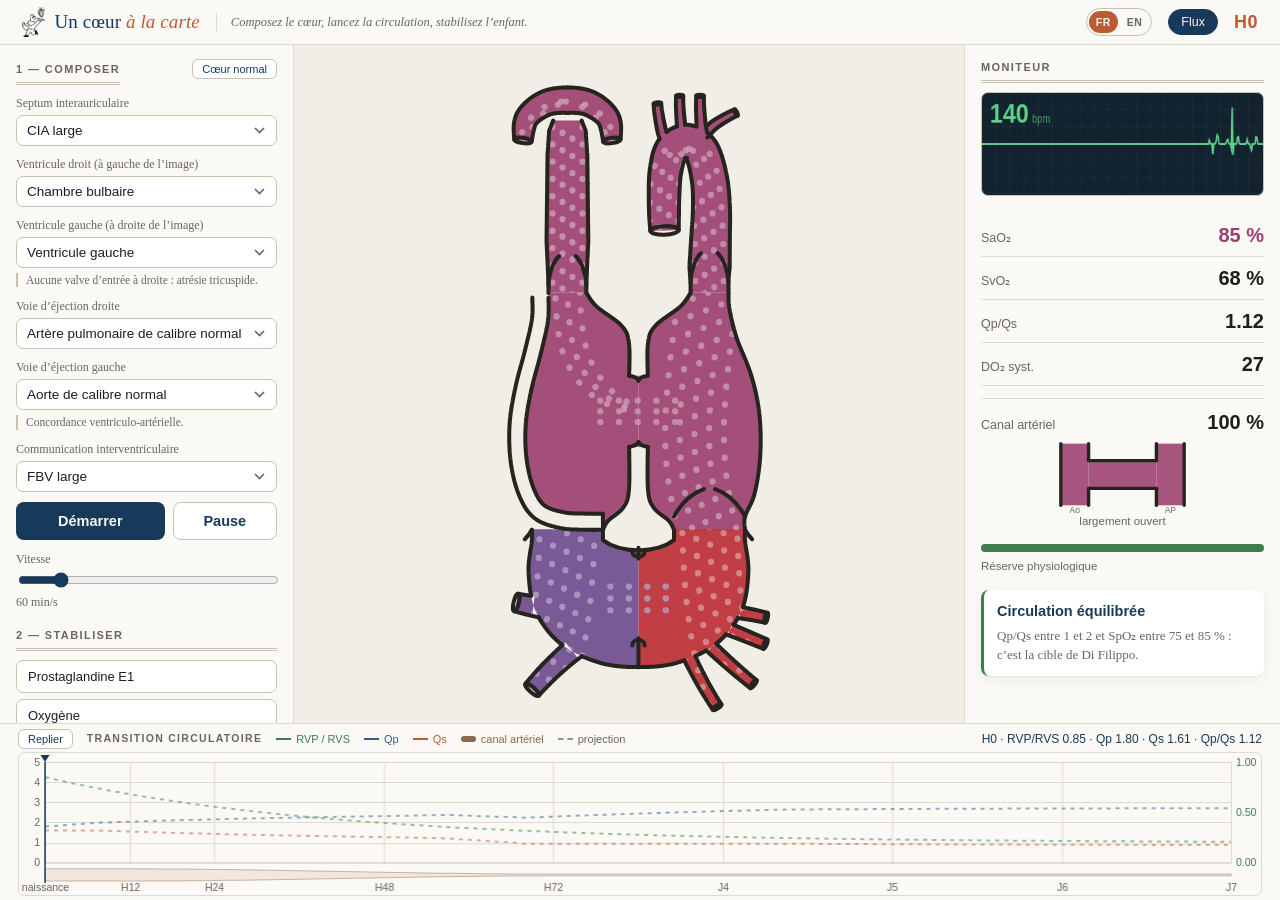
==== index.html @ 9568934c "Corrige le cache de la version anglaise" ====
<!DOCTYPE html>
<html lang="fr">
<head>
<meta charset="utf-8">
<meta name="viewport" content="width=device-width, initial-scale=1">
<title>Un cœur à la carte — simulateur de physiologie cardiaque congénitale</title>
<link rel="alternate" hreflang="fr" href="./">
<link rel="alternate" hreflang="en" href="en/">
<link rel="stylesheet" href="css/vu.css?v=20260731-2">
</head>
<body>

<header>
  <div class="marque">
    <img class="logo" src="assets/serveur.png" alt="">
    <h1>Un cœur <em>à la carte</em></h1>
  </div>
  <p>Composez le cœur, lancez la circulation, stabilisez l’enfant.</p>
  <nav class="langue" aria-label="Langue">
    <span aria-current="page">FR</span>
    <a href="en/index.html?v=20260731-2" hreflang="en" lang="en" title="English version">EN</a>
  </nav>
  <button id="btn-flux" class="pilule on" aria-pressed="true"
          title="Afficher ou masquer les particules de flux">Flux</button>
  <div class="chrono"><span id="v-temps">H0</span></div>
</header>

<main>

  <!-- ---------------- zone gauche : construction ---------------- -->
  <section class="panneau" id="construction">
    <div class="titre-ligne">
      <h2>1 — Composer</h2>
      <button id="btn-normal" title="Repartir d’un cœur normal">Cœur normal</button>
    </div>
    <div id="slots"></div>
    <div class="transport">
      <button id="btn-start">Démarrer</button>
      <button id="btn-pause" disabled>Pause</button>
    </div>
    <label class="vitesse">Vitesse
      <input type="range" id="vitesse" min="10" max="360" value="60" step="10">
      <span id="v-vitesse">60 min/s</span>
    </label>

    <h2>2 — Stabiliser</h2>
    <div id="gestes"></div>

    <p class="note legende-flux">
      Dans le schéma, les particules avancent à la vitesse du <b>débit</b> qui
      les porte — et non au rythme du scope. Un poumon en hyperdébit file,
      une aorte volée se traîne. Elles franchissent réellement le foramen et
      la communication interauriculaire. Bouton <b>Flux</b> en haut pour les
      éteindre.
    </p>
  </section>

  <!-- ---------------- zone centrale : le cœur ---------------- -->
  <section class="scene">
    <!-- viewBox resserrée sur le contenu réel : la rangée des oreillettes
         laissait 240 unités vides en bas, autant de hauteur perdue pour
         le schéma, qui est de toute façon contraint par la hauteur. -->
    <svg id="coeur" viewBox="-50 -30 1220 2830" preserveAspectRatio="xMidYMid meet"></svg>
  </section>

  <!-- ---------------- zone droite : moniteur ---------------- -->
  <section class="panneau moniteur">
    <h2>Moniteur</h2>
    <canvas id="ecg" width="360" height="110"></canvas>

    <div class="vitaux">
      <div><span class="lbl">SaO₂</span><span class="val" id="v-sao2">--</span></div>
      <div><span class="lbl">SvO₂</span><span class="val" id="v-svo2">--</span></div>
      <div><span class="lbl">Qp/Qs</span><span class="val" id="v-qpqs">--</span></div>
      <div><span class="lbl">DO₂ syst.</span><span class="val" id="v-do2">--</span></div>
    </div>

    <!-- le canal ne se lit pas comme un nombre : on le montre se fermer -->
    <div class="canal">
      <div class="canal-tete">
        <span class="lbl">Canal artériel</span>
        <span class="val" id="v-canal">--</span>
      </div>
      <svg id="canal-svg" viewBox="0 0 200 96" preserveAspectRatio="xMidYMid meet"></svg>
      <p class="canal-etat" id="v-canal-etat"></p>
    </div>

    <div class="jauge"><div class="jauge-in ok" id="reserve"></div></div>
    <p class="jauge-lbl">Réserve physiologique</p>

    <div class="verdict" id="verdict"></div>
  </section>

</main>

<!-- ---------------- bandeau bas : transition circulatoire néonatale ---------------- -->
<footer class="transition">
  <div class="transition-tete">
    <button id="btn-graphe" title="Replier pour agrandir le schéma">Replier</button>
    <h2>Transition circulatoire</h2>
    <div class="legende">
      <span class="lg lg-rvp">RVP / RVS</span>
      <span class="lg lg-qp">Qp</span>
      <span class="lg lg-qs">Qs</span>
      <span class="lg lg-canal">canal artériel</span>
      <span class="lg lg-proj">projection</span>
    </div>
    <div class="lecture" id="lecture-transition">—</div>
  </div>
  <canvas id="transition" width="1600" height="180"></canvas>
</footer>

<script src="js/i18n.js?v=20260731-2"></script>
<script src="js/cartes.js?v=20260731-2"></script>
<script src="js/anatomie.js?v=20260731-2"></script>
<script src="js/model.js?v=20260731-2"></script>
<script src="js/vitals.js?v=20260731-2"></script>
<script src="js/render.js?v=20260731-2"></script>
<script src="js/transition.js?v=20260731-2"></script>
<script src="js/main.js?v=20260731-2"></script>
</body>
</html>
---- css/vu.css ----
/* vu.css — palette chaude : fond ivoire, bleu marine, terre cuite.
   Le cœur garde les couleurs des atlas d'anatomie (rouge artériel,
   bleu veineux, mauve pour le sang mêlé). */

:root{
  /* surfaces */
  --fond:#F0EEE6;          /* ivoire */
  --panneau:#FAF9F5;
  --creux:#E9E5DA;
  --bord:#DFDACD;
  --bord-fort:#C9C2B0;

  /* encre */
  --texte:#1F1E1B;
  --doux:#6B665C;
  --marine:#183A5A;        /* bleu marine */
  --marine-clair:#2E5E8A;
  --terre:#BC5B32;         /* terre cuite */

  /* états */
  --ok:#3F7D4E;
  --alerte:#B9791F;
  --critique:#A8332A;

  --ombre:0 1px 2px rgba(31,30,27,.05), 0 4px 14px rgba(31,30,27,.05);
}

*{box-sizing:border-box}
html,body{height:100%}
body{
  margin:0; background:var(--fond); color:var(--texte);
  font:15px/1.5 ui-serif,Georgia,"Times New Roman",serif;
  display:flex; flex-direction:column; overflow:hidden;
  -webkit-font-smoothing:antialiased;
}
h2,button,select,.val,.chrono,.lbl{
  font-family:ui-sans-serif,-apple-system,"Segoe UI",Helvetica,Arial,sans-serif;
}

/* ---------------- en-tête ----------------
   La marque : un cœur coupé par les deux coutures du jeu de cartes, et un
   mot composé comme une carte de restaurant — le nom romain, la locution en
   italique. Assez pour sourire au premier écran, pas plus. */
header{
  display:flex; align-items:center; gap:16px;
  padding:7px 22px; background:var(--panneau);
  border-bottom:1px solid var(--bord);
}
.marque{
  display:flex; align-items:center; gap:9px; flex:none;
  text-decoration:none; transition:opacity .16s;
}
.marque:hover{opacity:.72}
.logo{height:30px;width:auto;flex:none;display:block}
.pilule{
  font-family:ui-sans-serif,-apple-system,"Segoe UI",Helvetica,Arial,sans-serif;
  font-size:12.5px; color:var(--doux); text-decoration:none; background:none;
  padding:5px 12px; border-radius:999px; border:1px solid var(--bord-fort);
  cursor:pointer; flex:none;
  transition:background .16s,color .16s,border-color .16s;
}
.pilule:hover{background:var(--creux);color:var(--marine)}
#btn-flux.on{
  background:var(--marine); border-color:var(--marine); color:#F7F5EF;
  font-weight:500;
}
#btn-flux.on:hover{background:#12304b;color:#F7F5EF}
/* visualisation coupée : les particules disparaissent, les aplats restent */
body.sans-flux #flux{display:none}
header h1{
  font-size:19px; margin:0; font-weight:400; color:var(--marine);
  font-family:ui-serif,Georgia,"Times New Roman",serif; letter-spacing:.1px;
  white-space:nowrap;
}
header h1 em{color:var(--terre);font-style:italic}
header p{
  margin:0;color:var(--doux);font-size:12.5px;flex:1;
  font-style:italic; padding-left:14px; border-left:1px solid var(--bord);
}
.langue{
  display:flex; align-items:center; gap:2px; flex:none;
  padding:2px; border:1px solid var(--bord-fort); border-radius:999px;
  font:600 10.5px/1 ui-sans-serif,-apple-system,"Segoe UI",Helvetica,Arial,sans-serif;
  letter-spacing:.5px;
}
.langue a,.langue span{
  min-width:29px; padding:6px 7px; border-radius:999px; text-align:center;
}
.langue a{color:var(--doux);text-decoration:none}
.langue a:hover{color:var(--marine);background:var(--creux)}
.langue [aria-current="page"]{color:#F7F5EF;background:var(--terre)}
.chrono{
  font-variant-numeric:tabular-nums; font-size:18px; font-weight:600;
  color:var(--terre); letter-spacing:.5px;
}

main{flex:1; display:grid; grid-template-columns:294px 1fr 316px; min-height:0}

/* ---------------- panneaux ---------------- */
.panneau{
  padding:14px 16px; overflow-y:auto; background:var(--panneau);
  border-right:1px solid var(--bord);
}
.panneau.moniteur{border-right:none;border-left:1px solid var(--bord)}
.panneau h2{
  font-size:11px; text-transform:uppercase; letter-spacing:1.4px;
  color:var(--doux); margin:16px 0 9px; font-weight:600;
  padding-bottom:4px; border-bottom:3px double var(--bord-fort);
}
.panneau h2:first-child{margin-top:0}
.titre-ligne{display:flex;align-items:baseline;justify-content:space-between;gap:10px}
.titre-ligne h2{margin-top:0}
#btn-normal{
  font-size:11px; padding:3px 9px; border-radius:6px; cursor:pointer;
  background:#fff; color:var(--marine); border:1px solid var(--bord-fort);
  font-family:ui-sans-serif,-apple-system,"Segoe UI",Helvetica,Arial,sans-serif;
}
#btn-normal:hover{border-color:var(--marine-clair)}

/* ---------------- construction ---------------- */
.slot{display:block;margin-bottom:9px}
.slot span{display:block;font-size:12px;color:var(--doux);margin-bottom:3px}
.slot select{
  width:100%; padding:7px 10px; font-size:13.5px;
  background:#fff; color:var(--texte);
  border:1px solid var(--bord-fort); border-radius:7px;
  appearance:none;
  background-image:url("data:image/svg+xml;utf8,<svg xmlns='http://www.w3.org/2000/svg' width='11' height='7'><path d='M1 1l4.5 4.5L10 1' fill='none' stroke='%236B665C' stroke-width='1.6'/></svg>");
  background-repeat:no-repeat; background-position:right 11px center;
}
.slot select:focus{outline:2px solid var(--marine-clair);outline-offset:1px}
.slot-case{display:flex;align-items:flex-start;gap:8px;margin-top:14px}
.slot-case input{margin-top:3px;accent-color:var(--marine)}
.slot-case span{margin:0;font-size:12.5px;color:var(--texte)}

.note{
  margin:-4px 0 10px; font-size:11.5px; line-height:1.3; color:var(--doux);
  padding-left:8px; border-left:2px solid var(--bord-fort);
}
.note.alerte{color:var(--critique);border-left-color:var(--critique)}
.legende-flux{margin-top:14px;border-left-color:var(--terre)}
.legende-flux b{color:var(--marine)}

.transport{display:flex;gap:8px;margin-top:10px}
.transport button{
  padding:10px 8px; font-size:14.5px; font-weight:600;
  border:1px solid transparent; border-radius:8px; cursor:pointer;
  transition:background .15s,border-color .15s;
}
#btn-start{flex:1;background:var(--marine);color:#F7F5EF}
#btn-start:hover{background:#12304b}
#btn-pause{
  flex:0 0 40%; background:#fff; color:var(--marine);
  border-color:var(--bord-fort);
}
#btn-pause:hover{border-color:var(--marine-clair)}
#btn-pause.on{background:var(--terre);border-color:var(--terre);color:#F7F5EF}
.transport button:disabled{
  background:var(--creux);color:#9a9488;cursor:not-allowed;
  border-color:var(--bord)
}

.vitesse{display:block;margin-top:10px;font-size:12px;color:var(--doux)}
.vitesse input{width:100%;margin-top:4px;accent-color:var(--marine)}

.geste{
  display:block; width:100%; margin-bottom:6px; padding:8px 11px;
  text-align:left; font-size:13px;
  background:#fff; color:var(--texte);
  border:1px solid var(--bord-fort); border-radius:7px; cursor:pointer;
  transition:border-color .15s, background .15s;
}
.geste:hover{border-color:var(--marine-clair)}
.geste.on{
  background:var(--marine); border-color:var(--marine); color:#F7F5EF;
  font-weight:500;
}

/* ---------------- scène ----------------
   Le schéma est très haut (1200 x 3000 unités) : c'est la HAUTEUR
   disponible qui décide de sa taille, pas la largeur. On lui laisse donc
   le moins de marge possible, et le bandeau du bas se replie. */
.scene{
  display:flex; align-items:center; justify-content:center;
  padding:4px 8px; min-height:0; background:var(--fond);
}
#coeur{width:100%;height:100%;color:#26241F}   /* couleur du trait */

/* ---------------- moniteur ---------------- */
#ecg{
  width:100%; height:104px; background:#12222E;
  border:1px solid var(--bord-fort); border-radius:7px;
}

.vitaux{margin-top:12px}
.vitaux div{
  display:flex;justify-content:space-between;align-items:baseline;
  padding:6px 0;border-bottom:1px solid var(--bord);
}
.vitaux .lbl{color:var(--doux);font-size:12.5px}
.vitaux .val{font-size:20px;font-weight:600;font-variant-numeric:tabular-nums}

/* ---------------- canal artériel ----------------
   Un pourcentage ne dit rien. On montre la lumière du canal se refermer :
   les deux ostiums sont réellement ouverts dans la paroi des vaisseaux,
   et quand le canal est fermé il ne reste qu'un cordon — le ligament. */
.canal{margin-top:12px;padding-top:8px;border-top:1px solid var(--bord)}
.canal-tete{display:flex;justify-content:space-between;align-items:baseline}
.canal-tete .lbl{color:var(--doux);font-size:12.5px}
.canal-tete .val{font-size:20px;font-weight:600;font-variant-numeric:tabular-nums}
#canal-svg{
  width:100%; height:74px; display:block; margin-top:2px; color:#26241F;
}
.canal-etat{
  margin:0; font-size:11.5px; color:var(--doux); text-align:center;
  font-family:ui-sans-serif,-apple-system,"Segoe UI",Helvetica,Arial,sans-serif;
}

.jauge{
  height:8px;background:var(--creux);border-radius:4px;
  overflow:hidden;margin-top:14px
}
.jauge-in{height:100%;transition:width .25s linear,background .25s}
.jauge-in.ok{background:var(--ok)}
.jauge-in.alerte{background:var(--alerte)}
.jauge-in.critique{background:var(--critique)}
.jauge-lbl{margin:6px 0 0;font-size:11.5px;color:var(--doux);
  font-family:ui-sans-serif,-apple-system,"Segoe UI",Helvetica,Arial,sans-serif}

/* ---------------- verdict ---------------- */
.verdict{
  margin-top:14px; padding:11px 13px; border-radius:8px; font-size:13px;
  border-left:3px solid var(--bord-fort); background:#fff;
  box-shadow:var(--ombre);
}
.verdict strong{
  display:block;font-size:14.5px;margin-bottom:5px;color:var(--marine);
  font-family:ui-sans-serif,-apple-system,"Segoe UI",Helvetica,Arial,sans-serif;
  font-weight:600;
}
.verdict span{color:var(--doux);display:block;line-height:1.45}
.verdict.equilibre{border-left-color:var(--ok)}
.verdict.normal{border-left-color:var(--marine-clair)}
.verdict.ducto-dependant,.verdict.instable{border-left-color:var(--alerte)}
.verdict.critique{border-left-color:var(--terre)}
.verdict.letal,.verdict.impossible{
  border-left-color:var(--critique); background:#FBF1EF;
}
.verdict.letal strong,.verdict.impossible strong{color:var(--critique)}

/* ---------------- bandeau de transition ----------------
   Il se replie : en congrès on veut parfois toute la hauteur pour le cœur. */
.transition{
  flex:0 0 152px; display:flex; flex-direction:column;
  background:var(--panneau); border-top:1px solid var(--bord);
  padding:5px 18px 4px; transition:flex-basis .18s;
}
body.graphe-replie .transition{flex-basis:32px}
body.graphe-replie #transition{display:none}
body.graphe-replie .legende{display:none}
body.graphe-replie .transition-tete{flex-wrap:nowrap;margin-bottom:0}
.transition-tete{
  display:flex; align-items:center; gap:14px; flex-wrap:wrap;
  margin-bottom:3px;
}
.transition h2{
  font-size:10.5px; text-transform:uppercase; letter-spacing:1.3px;
  color:var(--doux); margin:0; font-weight:600;
  font-family:ui-sans-serif,-apple-system,"Segoe UI",Helvetica,Arial,sans-serif;
}
#btn-graphe{
  font-size:11px; padding:3px 9px; border-radius:6px; cursor:pointer;
  background:#fff; color:var(--marine); border:1px solid var(--bord-fort);
  font-family:ui-sans-serif,-apple-system,"Segoe UI",Helvetica,Arial,sans-serif;
}
#btn-graphe:hover{border-color:var(--marine-clair)}
.legende{display:flex;gap:14px;flex-wrap:wrap}
.lg{
  font-size:11px; color:var(--doux); display:inline-flex; align-items:center;
  font-family:ui-sans-serif,-apple-system,"Segoe UI",Helvetica,Arial,sans-serif;
}
.lg::before{
  content:''; width:15px; height:0; margin-right:5px;
  border-top:2.5px solid currentColor;
}
.lg-qs{color:var(--terre)}
.lg-qp{color:var(--marine-clair)}
.lg-rvp{color:var(--ok)}
.lg-canal{color:#8C6A4A}
.lg-canal::before{border-top-width:6px;border-radius:3px}
.lg-proj{color:var(--doux)}
.lg-proj::before{border-top-style:dashed;opacity:.7}
.lecture{
  margin-left:auto; font-size:12px; color:var(--marine);
  font-variant-numeric:tabular-nums;
  font-family:ui-sans-serif,-apple-system,"Segoe UI",Helvetica,Arial,sans-serif;
}
#transition{
  flex:1; width:100%; min-height:0; display:block;
  border:1px solid var(--bord); border-radius:6px; background:var(--panneau);
}

/* en pause : on le dit sans crier */
body.en-pause .chrono{color:var(--doux)}

@media (max-width:1220px){
  main{grid-template-columns:262px 1fr 292px}
  .lecture{margin-left:0;width:100%}
}
@media (max-width:1040px){
  header p{display:none}
  .langue{margin-left:auto}
}
@media (max-height:800px){
  .transition{flex-basis:132px}
  #ecg{height:88px}
  #canal-svg{height:62px}
}
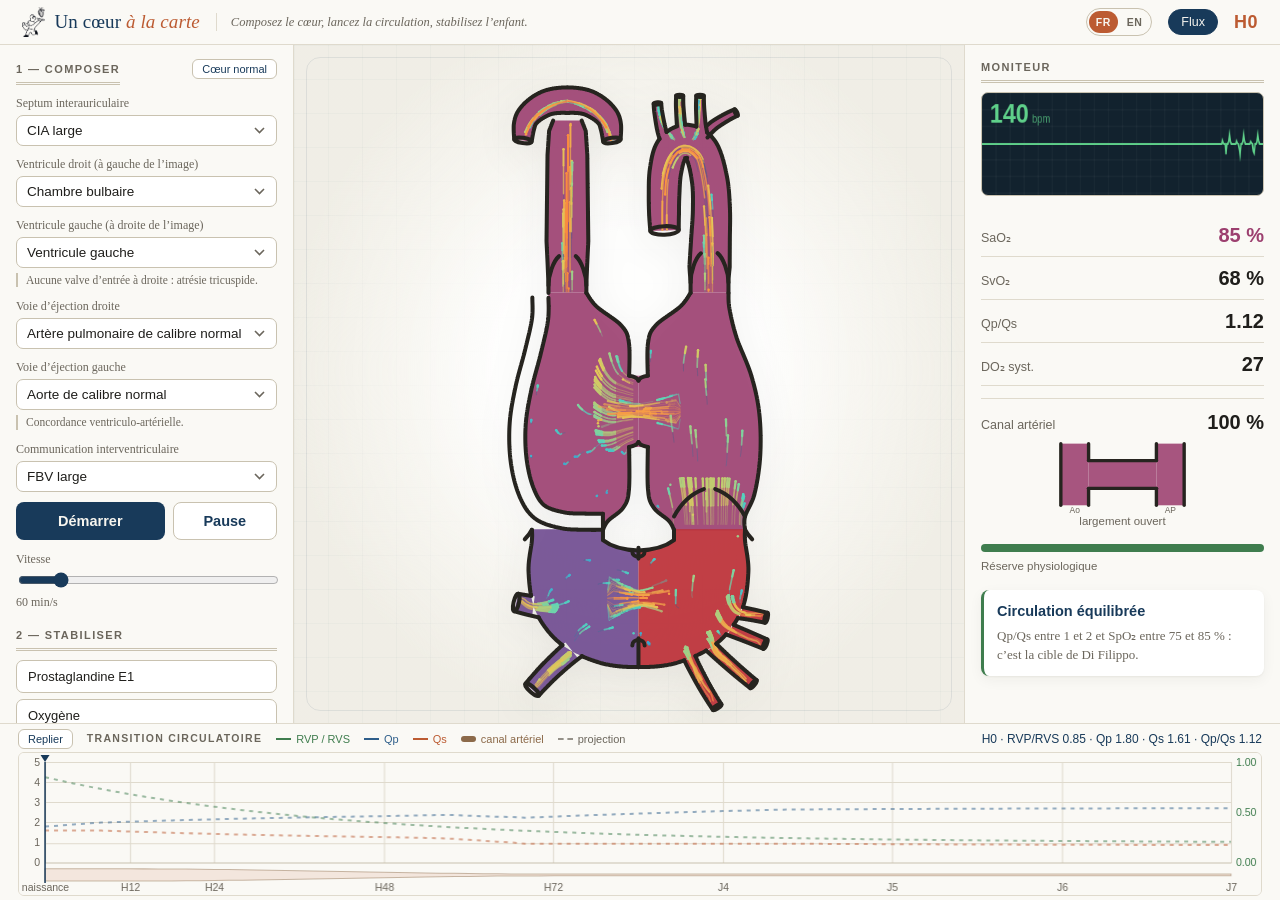
==== commit 3455dc71: "Remplace les particules de flux par des pathlines advectées Le champ de vitesse dans les cavités éta" ====
--- a/index.html
+++ b/index.html
@@ -6,7 +6,7 @@
 <title>Un cœur à la carte — simulateur de physiologie cardiaque congénitale</title>
 <link rel="alternate" hreflang="fr" href="./">
 <link rel="alternate" hreflang="en" href="en/">
-<link rel="stylesheet" href="css/vu.css?v=20260731-2">
+<link rel="stylesheet" href="css/vu.css?v=20260805-1">
 </head>
 <body>
 
@@ -18,10 +18,10 @@
   <p>Composez le cœur, lancez la circulation, stabilisez l’enfant.</p>
   <nav class="langue" aria-label="Langue">
     <span aria-current="page">FR</span>
-    <a href="en/index.html?v=20260731-2" hreflang="en" lang="en" title="English version">EN</a>
+    <a href="en/index.html?v=20260805-1" hreflang="en" lang="en" title="English version">EN</a>
   </nav>
   <button id="btn-flux" class="pilule on" aria-pressed="true"
-          title="Afficher ou masquer les particules de flux">Flux</button>
+          title="Afficher ou masquer les traceurs de débit">Flux</button>
   <div class="chrono"><span id="v-temps">H0</span></div>
 </header>
 
@@ -45,14 +45,6 @@
 
     <h2>2 — Stabiliser</h2>
     <div id="gestes"></div>
-
-    <p class="note legende-flux">
-      Dans le schéma, les particules avancent à la vitesse du <b>débit</b> qui
-      les porte — et non au rythme du scope. Un poumon en hyperdébit file,
-      une aorte volée se traîne. Elles franchissent réellement le foramen et
-      la communication interauriculaire. Bouton <b>Flux</b> en haut pour les
-      éteindre.
-    </p>
   </section>
 
   <!-- ---------------- zone centrale : le cœur ---------------- -->
@@ -110,13 +102,14 @@
   <canvas id="transition" width="1600" height="180"></canvas>
 </footer>
 
-<script src="js/i18n.js?v=20260731-2"></script>
-<script src="js/cartes.js?v=20260731-2"></script>
-<script src="js/anatomie.js?v=20260731-2"></script>
-<script src="js/model.js?v=20260731-2"></script>
-<script src="js/vitals.js?v=20260731-2"></script>
-<script src="js/render.js?v=20260731-2"></script>
-<script src="js/transition.js?v=20260731-2"></script>
-<script src="js/main.js?v=20260731-2"></script>
+<script src="js/i18n.js?v=20260805-1"></script>
+<script src="js/cartes.js?v=20260805-1"></script>
+<script src="js/anatomie.js?v=20260805-1"></script>
+<script src="js/model.js?v=20260805-1"></script>
+<script src="js/champ.js?v=20260805-1"></script>
+<script src="js/vitals.js?v=20260805-1"></script>
+<script src="js/render.js?v=20260805-1"></script>
+<script src="js/transition.js?v=20260805-1"></script>
+<script src="js/main.js?v=20260805-1"></script>
 </body>
 </html>
--- a/css/vu.css
+++ b/css/vu.css
@@ -138,8 +138,6 @@
   padding-left:8px; border-left:2px solid var(--bord-fort);
 }
 .note.alerte{color:var(--critique);border-left-color:var(--critique)}
-.legende-flux{margin-top:14px;border-left-color:var(--terre)}
-.legende-flux b{color:var(--marine)}
 
 .transport{display:flex;gap:8px;margin-top:10px}
 .transport button{
@@ -181,10 +179,61 @@
    disponible qui décide de sa taille, pas la largeur. On lui laisse donc
    le moins de marge possible, et le bandeau du bas se replie. */
 .scene{
+  position:relative; isolation:isolate;
   display:flex; align-items:center; justify-content:center;
-  padding:4px 8px; min-height:0; background:var(--fond);
-}
-#coeur{width:100%;height:100%;color:#26241F}   /* couleur du trait */
+  padding:4px 8px; min-height:0; overflow:hidden;
+  background:
+    radial-gradient(ellipse at 50% 48%,rgba(255,255,255,.92) 0 28%,rgba(250,249,245,.72) 48%,rgba(240,238,230,.2) 72%),
+    linear-gradient(rgba(24,58,90,.035) 1px,transparent 1px),
+    linear-gradient(90deg,rgba(24,58,90,.035) 1px,transparent 1px),
+    var(--fond);
+  background-size:auto,34px 34px,34px 34px,auto;
+}
+.scene::after{
+  content:'';position:absolute;inset:12px;border:1px solid rgba(24,58,90,.09);
+  border-radius:14px;pointer-events:none;z-index:0;
+}
+#coeur{
+  position:relative;z-index:1;width:100%;height:100%;color:#26241F;
+  filter:drop-shadow(0 10px 18px rgba(31,30,27,.07));
+}
+#coeur #fill [data-comp]{transition:fill .32s linear,opacity .32s linear}
+#coeur #flux{pointer-events:none}
+#coeur .flux-zone,#coeur .flux-streamlet{pointer-events:none}
+#coeur .flux-route{visibility:hidden;stroke:none}
+#coeur .flux-streamlet path{
+  fill:none;stroke-linecap:round;stroke-linejoin:round;
+}
+/* Une pathline en trois tronçons qui S'ÉPAISSISSENT et s'éclaircissent vers
+   la tête. C'est ce gradient qui dit le sens du mouvement, bien avant la
+   vitesse de défilement. L'ancien découpage faisait l'inverse — une queue
+   large et floue — et donnait une bavure au lieu d'un traceur.
+   La teinte de chaque tronçon est écrite par render.js : elle porte la
+   vitesse à l'instant où la particule est passée par là. */
+/* Épaisseurs calibrées pour la PROJECTION : le cœur assemblé mesure 1200
+   unités de large et sera vu à plusieurs mètres. Un trait sous 3 unités
+   disparaît. */
+#coeur .flux-queue{stroke-width:3.6;opacity:.34}
+#coeur .flux-corps{stroke-width:6.2;opacity:.72}
+#coeur .flux-crete{stroke-width:8.4;opacity:1}
+#coeur .flux-tete{opacity:1}
+/* Dans une cavité la lumière est large : on peut se permettre un trait
+   franchement plus généreux sans transformer la chambre en pelote. */
+#coeur .flux-zone:not([data-mode="route"]) .flux-queue{stroke-width:4.4}
+#coeur .flux-zone:not([data-mode="route"]) .flux-corps{stroke-width:7.2}
+#coeur .flux-zone:not([data-mode="route"]) .flux-crete{stroke-width:9.6}
+/* Un jet reste plus fin que le reste — c'est sa vitesse et sa couleur qui
+   le signalent, pas son épaisseur. */
+#coeur .flux-zone[data-jet="1"] .flux-queue{stroke-width:2.8;opacity:.30}
+#coeur .flux-zone[data-jet="1"] .flux-corps{stroke-width:4.8;opacity:.78}
+#coeur .flux-zone[data-jet="1"] .flux-crete{stroke-width:7}
+/* Recirculation résiduelle : présente, jamais bavarde. */
+#coeur .flux-zone[data-mode="cavite-borgne"] .flux-queue,
+#coeur .flux-zone[data-mode="oreillette-borgne"] .flux-queue{opacity:.12}
+#coeur .flux-zone[data-mode="cavite-borgne"] .flux-corps,
+#coeur .flux-zone[data-mode="oreillette-borgne"] .flux-corps{opacity:.34}
+#coeur .flux-zone[data-mode="cavite-borgne"] .flux-crete,
+#coeur .flux-zone[data-mode="oreillette-borgne"] .flux-crete{opacity:.62}
 
 /* ---------------- moniteur ---------------- */
 #ecg{
@@ -303,6 +352,10 @@
 /* en pause : on le dit sans crier */
 body.en-pause .chrono{color:var(--doux)}
 
+@media (prefers-reduced-motion:reduce){
+  #coeur #fill [data-comp]{transition:none}
+}
+
 @media (max-width:1220px){
   main{grid-template-columns:262px 1fr 292px}
   .lecture{margin-left:0;width:100%}
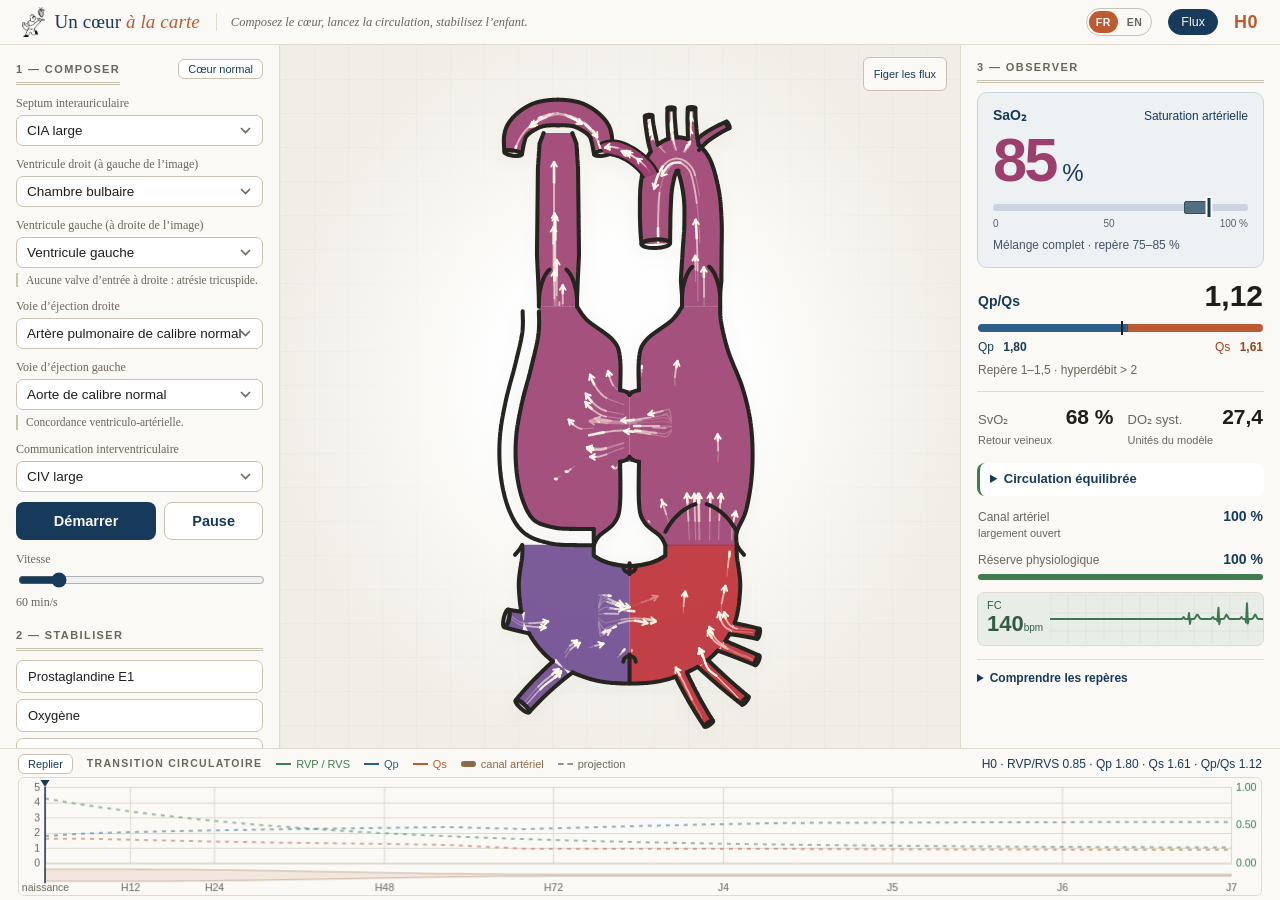
==== commit 02dbfb96: "Améliore le moniteur et les flux du simulateur autonome" ====
--- a/index.html
+++ b/index.html
@@ -6,7 +6,7 @@
 <title>Un cœur à la carte — simulateur de physiologie cardiaque congénitale</title>
 <link rel="alternate" hreflang="fr" href="./">
 <link rel="alternate" hreflang="en" href="en/">
-<link rel="stylesheet" href="css/vu.css?v=20260805-1">
+<link rel="stylesheet" href="css/vu.css?v=20261026-3">
 </head>
 <body>
 
@@ -18,7 +18,7 @@
   <p>Composez le cœur, lancez la circulation, stabilisez l’enfant.</p>
   <nav class="langue" aria-label="Langue">
     <span aria-current="page">FR</span>
-    <a href="en/index.html?v=20260805-1" hreflang="en" lang="en" title="English version">EN</a>
+    <a href="en/index.html?v=20261026-3" hreflang="en" lang="en" title="English version">EN</a>
   </nav>
   <button id="btn-flux" class="pilule on" aria-pressed="true"
           title="Afficher ou masquer les traceurs de débit">Flux</button>
@@ -48,39 +48,33 @@
   </section>
 
   <!-- ---------------- zone centrale : le cœur ---------------- -->
-  <section class="scene">
-    <!-- viewBox resserrée sur le contenu réel : la rangée des oreillettes
-         laissait 240 unités vides en bas, autant de hauteur perdue pour
-         le schéma, qui est de toute façon contraint par la hauteur. -->
-    <svg id="coeur" viewBox="-50 -30 1220 2830" preserveAspectRatio="xMidYMid meet"></svg>
+  <section class="scene" aria-label="Anatomie et circulation">
+    <button id="btn-mouvement" class="outil-scene" aria-pressed="false">Figer les flux</button>
+    <div class="scene-corps">
+      <svg id="coeur" viewBox="-50 -30 1220 2830" preserveAspectRatio="xMidYMid meet"
+           role="img" aria-label="Anatomie cardiaque assemblée, avec canal artériel et sens des flux"></svg>
+    </div>
   </section>
 
   <!-- ---------------- zone droite : moniteur ---------------- -->
   <section class="panneau moniteur">
-    <h2>Moniteur</h2>
-    <canvas id="ecg" width="360" height="110"></canvas>
-
-    <div class="vitaux">
-      <div><span class="lbl">SaO₂</span><span class="val" id="v-sao2">--</span></div>
-      <div><span class="lbl">SvO₂</span><span class="val" id="v-svo2">--</span></div>
-      <div><span class="lbl">Qp/Qs</span><span class="val" id="v-qpqs">--</span></div>
-      <div><span class="lbl">DO₂ syst.</span><span class="val" id="v-do2">--</span></div>
+    <h2>3 — Observer</h2>
+    <div id="lecture-moniteur"></div>
+    <details class="verdict" id="verdict"></details>
+    <div class="etat-secondaire">
+      <div class="canal-ligne">
+        <span>Canal artériel</span>
+        <strong id="v-canal">--</strong>
+        <small id="v-canal-etat"></small>
+      </div>
+      <div class="reserve-ligne"><span>Réserve physiologique</span><strong id="v-reserve">100 %</strong></div>
+      <div class="jauge"><div class="jauge-in ok" id="reserve"></div></div>
     </div>
-
-    <!-- le canal ne se lit pas comme un nombre : on le montre se fermer -->
-    <div class="canal">
-      <div class="canal-tete">
-        <span class="lbl">Canal artériel</span>
-        <span class="val" id="v-canal">--</span>
-      </div>
-      <svg id="canal-svg" viewBox="0 0 200 96" preserveAspectRatio="xMidYMid meet"></svg>
-      <p class="canal-etat" id="v-canal-etat"></p>
+    <div class="scope-compact">
+      <div><span>FC</span><strong id="v-fc">140</strong><small>bpm</small></div>
+      <canvas id="ecg" width="360" height="60" role="img" aria-label="Tracé ECG illustratif"></canvas>
     </div>
-
-    <div class="jauge"><div class="jauge-in ok" id="reserve"></div></div>
-    <p class="jauge-lbl">Réserve physiologique</p>
-
-    <div class="verdict" id="verdict"></div>
+    <div id="reperes-emplacement"></div>
   </section>
 
 </main>
@@ -102,14 +96,15 @@
   <canvas id="transition" width="1600" height="180"></canvas>
 </footer>
 
-<script src="js/i18n.js?v=20260805-1"></script>
-<script src="js/cartes.js?v=20260805-1"></script>
-<script src="js/anatomie.js?v=20260805-1"></script>
-<script src="js/model.js?v=20260805-1"></script>
-<script src="js/champ.js?v=20260805-1"></script>
-<script src="js/vitals.js?v=20260805-1"></script>
-<script src="js/render.js?v=20260805-1"></script>
-<script src="js/transition.js?v=20260805-1"></script>
-<script src="js/main.js?v=20260805-1"></script>
+<script src="js/i18n.js?v=20261026-3"></script>
+<script src="js/cartes.js?v=20261026-3"></script>
+<script src="js/anatomie.js?v=20261026-3"></script>
+<script src="js/model.js?v=20261026-3"></script>
+<script src="js/champ.js?v=20261026-3"></script>
+<script src="js/vitals.js?v=20261026-3"></script>
+<script src="js/render.js?v=20261026-3"></script>
+<script src="js/transition.js?v=20261026-3"></script>
+<script src="js/lecture.js?v=20261026-3"></script>
+<script src="js/main.js?v=20261026-3"></script>
 </body>
 </html>
--- a/css/vu.css
+++ b/css/vu.css
@@ -66,7 +66,7 @@
 }
 #btn-flux.on:hover{background:#12304b;color:#F7F5EF}
 /* visualisation coupée : les particules disparaissent, les aplats restent */
-body.sans-flux #flux{display:none}
+body.sans-flux #flux,body.sans-flux #canal-conduit .flux-zone{display:none}
 header h1{
   font-size:19px; margin:0; font-weight:400; color:var(--marine);
   font-family:ui-serif,Georgia,"Times New Roman",serif; letter-spacing:.1px;
@@ -94,7 +94,7 @@
   color:var(--terre); letter-spacing:.5px;
 }
 
-main{flex:1; display:grid; grid-template-columns:294px 1fr 316px; min-height:0}
+main{flex:1; display:grid; grid-template-columns:280px minmax(0,1fr) 320px; min-height:0}
 
 /* ---------------- panneaux ---------------- */
 .panneau{
@@ -180,8 +180,8 @@
    le moins de marge possible, et le bandeau du bas se replie. */
 .scene{
   position:relative; isolation:isolate;
-  display:flex; align-items:center; justify-content:center;
-  padding:4px 8px; min-height:0; overflow:hidden;
+  display:flex; flex-direction:column;
+  padding:16px 20px 12px; min-height:0; overflow:hidden;
   background:
     radial-gradient(ellipse at 50% 48%,rgba(255,255,255,.92) 0 28%,rgba(250,249,245,.72) 48%,rgba(240,238,230,.2) 72%),
     linear-gradient(rgba(24,58,90,.035) 1px,transparent 1px),
@@ -195,87 +195,84 @@
 }
 #coeur{
   position:relative;z-index:1;width:100%;height:100%;color:#26241F;
-  filter:drop-shadow(0 10px 18px rgba(31,30,27,.07));
-}
-#coeur #fill [data-comp]{transition:fill .32s linear,opacity .32s linear}
+  filter:drop-shadow(0 5px 9px rgba(31,30,27,.04));
+}
+#coeur #fill [data-comp]{transition:opacity .2s linear}
 #coeur #flux{pointer-events:none}
+#coeur #canal-conduit{pointer-events:none}
+#coeur #canal-conduit .flux-queue{stroke-width:4}
+#coeur #canal-conduit .flux-corps{stroke-width:6}
+#coeur #canal-conduit .flux-crete{stroke-width:9}
+#coeur #canal-conduit .flux-tete{stroke-width:7}
 #coeur .flux-zone,#coeur .flux-streamlet{pointer-events:none}
 #coeur .flux-route{visibility:hidden;stroke:none}
-#coeur .flux-streamlet path{
-  fill:none;stroke-linecap:round;stroke-linejoin:round;
-}
-/* Une pathline en trois tronçons qui S'ÉPAISSISSENT et s'éclaircissent vers
-   la tête. C'est ce gradient qui dit le sens du mouvement, bien avant la
-   vitesse de défilement. L'ancien découpage faisait l'inverse — une queue
-   large et floue — et donnait une bavure au lieu d'un traceur.
-   La teinte de chaque tronçon est écrite par render.js : elle porte la
-   vitesse à l'instant où la particule est passée par là. */
-/* Épaisseurs calibrées pour la PROJECTION : le cœur assemblé mesure 1200
-   unités de large et sera vu à plusieurs mètres. Un trait sous 3 unités
-   disparaît. */
-#coeur .flux-queue{stroke-width:3.6;opacity:.34}
-#coeur .flux-corps{stroke-width:6.2;opacity:.72}
-#coeur .flux-crete{stroke-width:8.4;opacity:1}
-#coeur .flux-tete{opacity:1}
-/* Dans une cavité la lumière est large : on peut se permettre un trait
-   franchement plus généreux sans transformer la chambre en pelote. */
-#coeur .flux-zone:not([data-mode="route"]) .flux-queue{stroke-width:4.4}
-#coeur .flux-zone:not([data-mode="route"]) .flux-corps{stroke-width:7.2}
-#coeur .flux-zone:not([data-mode="route"]) .flux-crete{stroke-width:9.6}
-/* Un jet reste plus fin que le reste — c'est sa vitesse et sa couleur qui
-   le signalent, pas son épaisseur. */
-#coeur .flux-zone[data-jet="1"] .flux-queue{stroke-width:2.8;opacity:.30}
-#coeur .flux-zone[data-jet="1"] .flux-corps{stroke-width:4.8;opacity:.78}
-#coeur .flux-zone[data-jet="1"] .flux-crete{stroke-width:7}
-/* Recirculation résiduelle : présente, jamais bavarde. */
-#coeur .flux-zone[data-mode="cavite-borgne"] .flux-queue,
-#coeur .flux-zone[data-mode="oreillette-borgne"] .flux-queue{opacity:.12}
-#coeur .flux-zone[data-mode="cavite-borgne"] .flux-corps,
-#coeur .flux-zone[data-mode="oreillette-borgne"] .flux-corps{opacity:.34}
-#coeur .flux-zone[data-mode="cavite-borgne"] .flux-crete,
-#coeur .flux-zone[data-mode="oreillette-borgne"] .flux-crete{opacity:.62}
-
-/* ---------------- moniteur ---------------- */
-#ecg{
-  width:100%; height:104px; background:#12222E;
-  border:1px solid var(--bord-fort); border-radius:7px;
-}
-
-.vitaux{margin-top:12px}
-.vitaux div{
-  display:flex;justify-content:space-between;align-items:baseline;
-  padding:6px 0;border-bottom:1px solid var(--bord);
-}
-.vitaux .lbl{color:var(--doux);font-size:12.5px}
-.vitaux .val{font-size:20px;font-weight:600;font-variant-numeric:tabular-nums}
-
-/* ---------------- canal artériel ----------------
-   Un pourcentage ne dit rien. On montre la lumière du canal se refermer :
-   les deux ostiums sont réellement ouverts dans la paroi des vaisseaux,
-   et quand le canal est fermé il ne reste qu'un cordon — le ligament. */
-.canal{margin-top:12px;padding-top:8px;border-top:1px solid var(--bord)}
-.canal-tete{display:flex;justify-content:space-between;align-items:baseline}
-.canal-tete .lbl{color:var(--doux);font-size:12.5px}
-.canal-tete .val{font-size:20px;font-weight:600;font-variant-numeric:tabular-nums}
-#canal-svg{
-  width:100%; height:74px; display:block; margin-top:2px; color:#26241F;
-}
-.canal-etat{
-  margin:0; font-size:11.5px; color:var(--doux); text-align:center;
-  font-family:ui-sans-serif,-apple-system,"Segoe UI",Helvetica,Arial,sans-serif;
-}
-
-.jauge{
-  height:8px;background:var(--creux);border-radius:4px;
-  overflow:hidden;margin-top:14px
-}
+/* Filets clairs, tête en chevron et queue effilée : une seule convention
+   visuelle pour les vaisseaux, les cavités et les futurs conduits. */
+#coeur .flux-streamlet path{fill:none;stroke:#fff9e9;stroke-linecap:round;stroke-linejoin:round}
+#coeur .flux-queue{stroke-width:5;opacity:.25}
+#coeur .flux-corps{stroke-width:8;opacity:.60}
+#coeur .flux-crete{stroke-width:11;opacity:.95}
+#coeur .flux-tete{stroke-width:8;opacity:1}
+#coeur .flux-zone[data-jet="1"] .flux-crete{stroke-width:8}
+#coeur .flux-zone[data-mode="cavite-borgne"],
+#coeur .flux-zone[data-mode="oreillette-borgne"]{opacity:.35}
+
+/* ---------------- lecture du moniteur ---------------- */
+.saturation{padding:13px 15px 12px;background:#eef1f4;border:1px solid #cbd4dc;border-radius:10px}
+.mesure-entete{display:flex;justify-content:space-between;align-items:baseline;gap:8px;font:600 14px/1.4 ui-sans-serif,-apple-system,Helvetica,sans-serif;color:var(--marine)}
+.saturation .mesure-entete span:last-child{font-size:12px;font-weight:400}
+.saturation-valeur{display:flex;align-items:baseline;gap:7px;margin:2px 0 12px;color:var(--marine);font-family:ui-sans-serif,-apple-system,Helvetica,sans-serif}
+.saturation-valeur strong{font-size:clamp(52px,4.8vw,68px);letter-spacing:-3px;line-height:1.06;font-variant-numeric:tabular-nums}
+.saturation-valeur>span{font-size:24px;font-weight:500}
+.echelle-sat{position:relative;height:7px;margin-top:4px;background:#cbd4dc;border-radius:3px}
+.echelle-sat>span{position:absolute;top:-3px;height:13px;background:#526f82;border:1px solid #314e61;border-radius:2px}
+.echelle-sat i{position:absolute;top:-6px;width:3px;height:19px;background:var(--marine);box-shadow:0 0 0 2px #fff;transform:translateX(-50%)}
+.echelle-sat [hidden]{display:none}
+.echelle-bornes{display:flex;justify-content:space-between;color:#566372;font:10px/1.5 ui-sans-serif,-apple-system,Helvetica,sans-serif;margin-top:5px}
+.repere{margin:6px 0 0;font:12px/1.45 ui-sans-serif,-apple-system,Helvetica,sans-serif;color:var(--doux)}
+.saturation .repere{color:#445566}
+.sans-circulation .echelle-sat{opacity:.4}
+.mesure-debits{padding:13px 1px 11px;border-bottom:1px solid var(--bord)}
+.mesure-debits strong{font-size:30px;line-height:1;font-variant-numeric:tabular-nums;color:var(--texte)}
+.balance-debits{display:flex;position:relative;height:8px;margin:13px 0 6px;background:var(--creux);border-radius:4px}
+.balance-debits span{height:100%;transition:width .2s linear}
+#part-qp{background:var(--marine-clair);border-radius:4px 0 0 4px}
+#part-qs{background:var(--terre);border-radius:0 4px 4px 0}
+.balance-debits i{position:absolute;left:50%;top:-3px;width:2px;height:14px;background:var(--panneau);border:1px solid var(--texte)}
+.debits-legende{display:flex;justify-content:space-between;font:12px/1.5 ui-sans-serif,-apple-system,Helvetica,sans-serif;color:var(--marine)}
+.debits-legende span:last-child{color:#994322}
+.debits-legende b{font-variant-numeric:tabular-nums;margin-left:6px}
+.mesures-secondaires{display:grid;grid-template-columns:1fr 1fr;gap:14px;padding:10px 1px 12px}
+.mesures-secondaires>div{display:grid;grid-template-columns:auto 1fr;gap:2px 6px;align-items:baseline}
+.mesures-secondaires .lbl{font-size:13px;color:var(--doux)}
+.mesures-secondaires strong{text-align:right;font:600 21px/1.4 ui-sans-serif,-apple-system,Helvetica,sans-serif;font-variant-numeric:tabular-nums}
+.mesures-secondaires small{grid-column:1/-1;font:11px/1.4 ui-sans-serif,-apple-system,Helvetica,sans-serif;color:var(--doux)}
+.reperes-details{font:12px/1.5 ui-sans-serif,-apple-system,Helvetica,sans-serif;border-top:1px solid var(--bord);margin-top:13px}
+.reperes-details summary{cursor:pointer;min-height:36px;display:list-item;align-content:center;color:var(--marine);font-weight:600;padding:8px 0}
+.reperes-details p{margin:8px 0}
+.reperes-details dl{margin:10px 0}
+.reperes-details dt{font-weight:600;color:var(--marine);margin-top:8px}
+.reperes-details dd{margin:2px 0 8px}
+.reperes-details a{color:var(--marine);text-underline-offset:3px}
+.scope-compact{display:grid;grid-template-columns:72px 1fr;align-items:center;border:1px solid var(--bord);border-radius:7px;background:#e9ede8;overflow:hidden;color:#305c42;margin-top:12px}
+.scope-compact>div{padding:7px 9px;display:grid;grid-template-columns:1fr auto;align-items:baseline;font:11px/1 ui-sans-serif,-apple-system,Helvetica,sans-serif}
+.scope-compact strong{grid-column:1;font-size:22px;font-weight:600;line-height:1.2;font-variant-numeric:tabular-nums}
+.scope-compact small{font-size:10px}
+#ecg{width:100%;height:48px;min-width:0;display:block}
+
+/* Le canal et la réserve restent lisibles sans doubler le schéma central. */
+.etat-secondaire{padding:11px 1px 0;font:12px/1.35 ui-sans-serif,-apple-system,Helvetica,sans-serif}
+.canal-ligne{display:grid;grid-template-columns:1fr auto;align-items:baseline;gap:1px 8px}
+.canal-ligne>span,.reserve-ligne>span{color:var(--doux)}
+.canal-ligne strong,.reserve-ligne strong{font-size:14px;color:var(--marine);font-variant-numeric:tabular-nums}
+.canal-ligne small{grid-column:1/-1;color:var(--doux);font-size:11px}
+.reserve-ligne{display:flex;justify-content:space-between;align-items:baseline;gap:8px;margin-top:9px}
+
+.jauge{height:6px;background:var(--creux);border-radius:4px;overflow:hidden;margin-top:5px}
 .jauge-in{height:100%;transition:width .25s linear,background .25s}
 .jauge-in.ok{background:var(--ok)}
 .jauge-in.alerte{background:var(--alerte)}
 .jauge-in.critique{background:var(--critique)}
-.jauge-lbl{margin:6px 0 0;font-size:11.5px;color:var(--doux);
-  font-family:ui-sans-serif,-apple-system,"Segoe UI",Helvetica,Arial,sans-serif}
-
 /* ---------------- verdict ---------------- */
 .verdict{
   margin-top:14px; padding:11px 13px; border-radius:8px; font-size:13px;
@@ -300,7 +297,7 @@
 /* ---------------- bandeau de transition ----------------
    Il se replie : en congrès on veut parfois toute la hauteur pour le cœur. */
 .transition{
-  flex:0 0 152px; display:flex; flex-direction:column;
+  flex:0 0 152px; min-height:0; overflow:hidden; display:flex; flex-direction:column;
   background:var(--panneau); border-top:1px solid var(--bord);
   padding:5px 18px 4px; transition:flex-basis .18s;
 }
@@ -366,6 +363,46 @@
 }
 @media (max-height:800px){
   .transition{flex-basis:132px}
-  #ecg{height:88px}
-  #canal-svg{height:62px}
-}
+  #ecg{height:42px}
+}
+
+/* Le cœur occupe la scène ; la seule commande flotte dans un angle. */
+.scene::after{display:none}
+.outil-scene{position:absolute;top:12px;right:13px;z-index:3;background:var(--panneau);border:1px solid var(--bord-fort);border-radius:6px;color:var(--marine);padding:7px 10px;min-height:34px;font-size:11px;cursor:pointer;white-space:nowrap}
+.outil-scene[aria-pressed="true"]{background:var(--marine);color:#fff}
+.scene-corps{position:relative;flex:1;min-height:0;width:100%;margin:0}
+body.sans-flux #btn-mouvement{visibility:hidden}
+button:focus-visible,summary:focus-visible,a:focus-visible,input:focus-visible{outline:3px solid var(--marine-clair);outline-offset:3px}
+.panneau.moniteur{scrollbar-width:thin}
+@media(min-width:1440px){main{grid-template-columns:300px minmax(0,1fr) 348px}}
+@media(max-width:1220px){main{grid-template-columns:255px minmax(0,1fr) 298px}.scene{padding:12px}}
+@media(max-height:800px) and (min-width:851px){
+  .panneau{padding:10px 14px}.saturation{padding:10px 13px}.saturation-valeur strong{font-size:54px}
+  .saturation-valeur{margin:0 0 10px}.mesure-debits{padding:10px 0}.mesures-secondaires{padding:9px 0}
+  .scene{padding-top:10px}.transition{flex-basis:130px}
+}
+/* Sur petit écran, une seule page défilante : les contrôles restent accessibles. */
+@media(max-width:850px){
+  html,body{height:auto;min-height:100%}body{overflow:auto}header{flex-wrap:wrap;padding:10px 14px;gap:10px}
+  header h1{font-size:18px}header p{display:none}.langue{margin-left:auto}
+  main{display:grid;grid-template-columns:minmax(0,1fr);flex:none}
+  .scene{grid-row:1;min-height:600px;height:74vh;max-height:820px;padding:16px}
+  .moniteur{grid-row:2}.panneau{overflow:visible;border:0;padding:20px}.panneau.moniteur{border-left:0;border-top:1px solid var(--bord)}
+  #construction{border-top:1px solid var(--bord)}
+  .saturation-valeur strong{font-size:68px}.slot select{font-size:16px;min-height:44px}.geste{min-height:44px;font-size:15px}
+  .slot span,.note,.vitesse{font-size:14px}.panneau h2{font-size:12px}.reperes-details{font-size:14px}
+  button,.outil-scene,#btn-normal,#btn-graphe,.pilule{min-height:44px}.langue a,.langue span{min-width:35px;padding:10px}
+  .transition{flex:none;min-height:210px;padding:12px}.transition-tete{gap:9px}.transition h2{font-size:11px}.legende{gap:10px}.lecture{font-size:11px}
+  #transition{flex:none;height:145px}body.graphe-replie .transition{min-height:70px}.scene::after{display:none}
+}
+@media(max-width:410px){
+  .outil-scene{font-size:10px;padding:6px}.scene{padding:12px}
+}
+@media(prefers-reduced-motion:reduce){*,*::before,*::after{transition:none!important;scroll-behavior:auto!important}}
+
+/* Le verdict se lit après les mesures ; son mécanisme se déplie. */
+.verdict{margin:3px 0 0;padding:7px 10px;box-shadow:none;font-size:12px}
+.verdict summary{font:600 13px/1.4 ui-sans-serif,-apple-system,Helvetica,sans-serif;color:var(--marine);cursor:pointer}
+.verdict[open] span{margin-top:7px}
+.verdict.letal summary,.verdict.impossible summary{color:var(--critique)}
+@media(max-width:850px){.verdict summary{min-height:32px;align-content:center;font-size:14px}}
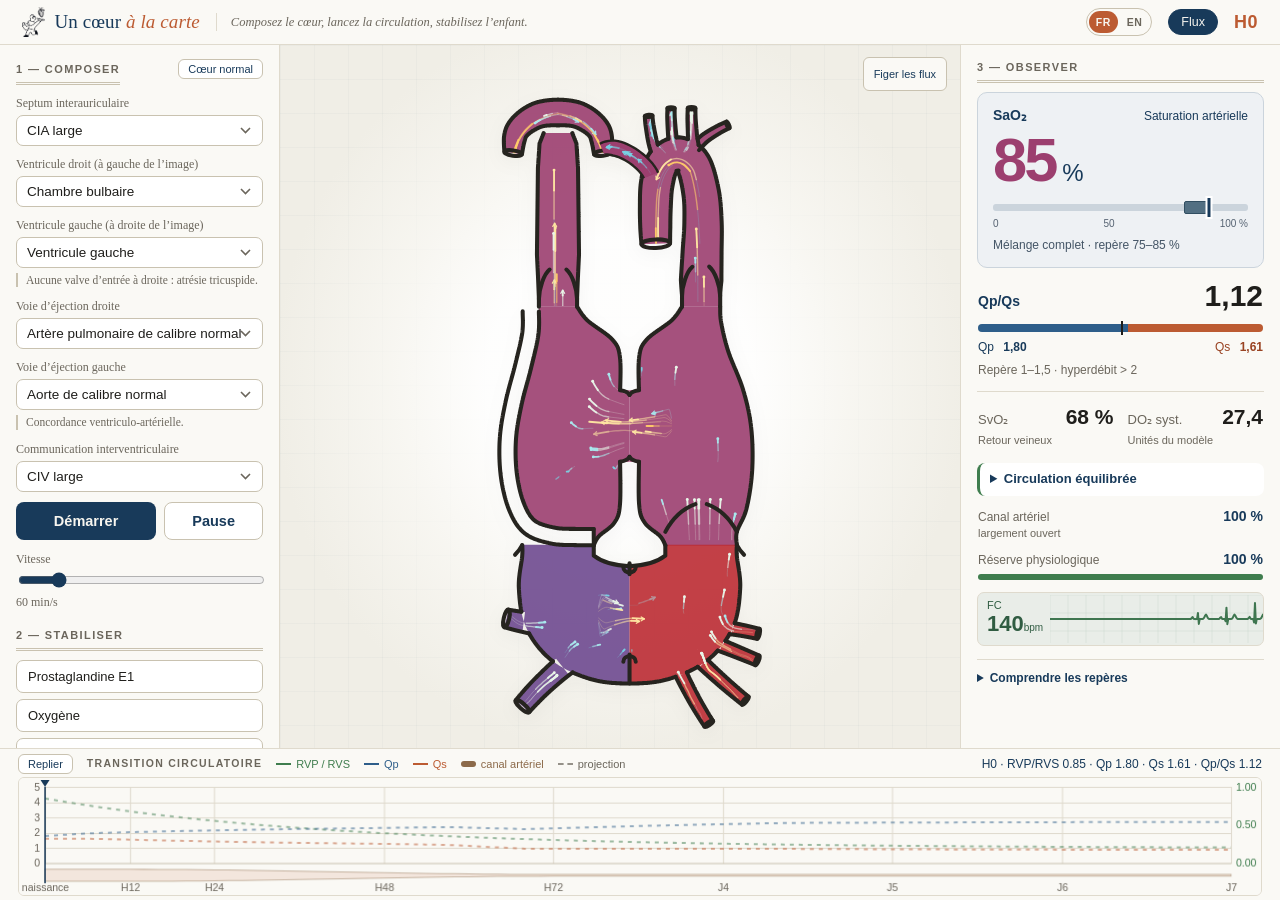
==== commit 85624962: "Rend les trajectoires de flux plus proches des vues IRM 4D" ====
--- a/index.html
+++ b/index.html
@@ -6,7 +6,7 @@
 <title>Un cœur à la carte — simulateur de physiologie cardiaque congénitale</title>
 <link rel="alternate" hreflang="fr" href="./">
 <link rel="alternate" hreflang="en" href="en/">
-<link rel="stylesheet" href="css/vu.css?v=20261026-3">
+<link rel="stylesheet" href="css/vu.css?v=20261026-4">
 </head>
 <body>
 
@@ -18,7 +18,7 @@
   <p>Composez le cœur, lancez la circulation, stabilisez l’enfant.</p>
   <nav class="langue" aria-label="Langue">
     <span aria-current="page">FR</span>
-    <a href="en/index.html?v=20261026-3" hreflang="en" lang="en" title="English version">EN</a>
+    <a href="en/index.html?v=20261026-4" hreflang="en" lang="en" title="English version">EN</a>
   </nav>
   <button id="btn-flux" class="pilule on" aria-pressed="true"
           title="Afficher ou masquer les traceurs de débit">Flux</button>
@@ -52,7 +52,7 @@
     <button id="btn-mouvement" class="outil-scene" aria-pressed="false">Figer les flux</button>
     <div class="scene-corps">
       <svg id="coeur" viewBox="-50 -30 1220 2830" preserveAspectRatio="xMidYMid meet"
-           role="img" aria-label="Anatomie cardiaque assemblée, avec canal artériel et sens des flux"></svg>
+           role="img" aria-label="Anatomie cardiaque assemblée, avec canal artériel et trajectoires colorées selon la vitesse relative des flux"></svg>
     </div>
   </section>
 
@@ -96,15 +96,15 @@
   <canvas id="transition" width="1600" height="180"></canvas>
 </footer>
 
-<script src="js/i18n.js?v=20261026-3"></script>
-<script src="js/cartes.js?v=20261026-3"></script>
-<script src="js/anatomie.js?v=20261026-3"></script>
-<script src="js/model.js?v=20261026-3"></script>
-<script src="js/champ.js?v=20261026-3"></script>
-<script src="js/vitals.js?v=20261026-3"></script>
-<script src="js/render.js?v=20261026-3"></script>
-<script src="js/transition.js?v=20261026-3"></script>
-<script src="js/lecture.js?v=20261026-3"></script>
-<script src="js/main.js?v=20261026-3"></script>
+<script src="js/i18n.js?v=20261026-4"></script>
+<script src="js/cartes.js?v=20261026-4"></script>
+<script src="js/anatomie.js?v=20261026-4"></script>
+<script src="js/model.js?v=20261026-4"></script>
+<script src="js/champ.js?v=20261026-4"></script>
+<script src="js/vitals.js?v=20261026-4"></script>
+<script src="js/render.js?v=20261026-4"></script>
+<script src="js/transition.js?v=20261026-4"></script>
+<script src="js/lecture.js?v=20261026-4"></script>
+<script src="js/main.js?v=20261026-4"></script>
 </body>
 </html>
--- a/css/vu.css
+++ b/css/vu.css
@@ -200,20 +200,27 @@
 #coeur #fill [data-comp]{transition:opacity .2s linear}
 #coeur #flux{pointer-events:none}
 #coeur #canal-conduit{pointer-events:none}
-#coeur #canal-conduit .flux-queue{stroke-width:4}
-#coeur #canal-conduit .flux-corps{stroke-width:6}
-#coeur #canal-conduit .flux-crete{stroke-width:9}
-#coeur #canal-conduit .flux-tete{stroke-width:7}
+#coeur #canal-conduit .flux-queue{stroke-width:3}
+#coeur #canal-conduit .flux-corps{stroke-width:5}
+#coeur #canal-conduit .flux-crete{stroke-width:7}
+#coeur #canal-conduit .flux-tete{stroke-width:5}
 #coeur .flux-zone,#coeur .flux-streamlet{pointer-events:none}
 #coeur .flux-route{visibility:hidden;stroke:none}
-/* Filets clairs, tête en chevron et queue effilée : une seule convention
-   visuelle pour les vaisseaux, les cavités et les futurs conduits. */
-#coeur .flux-streamlet path{fill:none;stroke:#fff9e9;stroke-linecap:round;stroke-linejoin:round}
-#coeur .flux-queue{stroke-width:5;opacity:.25}
-#coeur .flux-corps{stroke-width:8;opacity:.60}
-#coeur .flux-crete{stroke-width:11;opacity:.95}
-#coeur .flux-tete{stroke-width:8;opacity:1}
-#coeur .flux-zone[data-jet="1"] .flux-crete{stroke-width:8}
+/* Trajectoires temporelles inspirées des visualisations IRM 4D flux.
+   Cyan → or code la vitesse relative du modèle, sans unité clinique ;
+   la saturation reste portée uniquement par l'aplat anatomique. */
+#coeur .flux-streamlet [data-vitesse="0"]{--flux-encre:#78d2e4}
+#coeur .flux-streamlet [data-vitesse="1"]{--flux-encre:#a8e8ed}
+#coeur .flux-streamlet [data-vitesse="2"]{--flux-encre:#e9f6e9}
+#coeur .flux-streamlet [data-vitesse="3"]{--flux-encre:#ffe6a2}
+#coeur .flux-streamlet [data-vitesse="4"]{--flux-encre:#ffcb69}
+#coeur .flux-streamlet path{fill:none;stroke:var(--flux-encre,#f8f3df);stroke-linecap:round;stroke-linejoin:round}
+#coeur .flux-grain{fill:var(--flux-encre,#f8f3df)}
+#coeur .flux-queue{stroke-width:4;opacity:.24}
+#coeur .flux-corps{stroke-width:6;opacity:.58}
+#coeur .flux-crete{stroke-width:8;opacity:.96}
+#coeur .flux-tete{stroke-width:5.5;opacity:.95}
+#coeur .flux-zone[data-jet="1"] .flux-crete{stroke-width:7}
 #coeur .flux-zone[data-mode="cavite-borgne"],
 #coeur .flux-zone[data-mode="oreillette-borgne"]{opacity:.35}
 
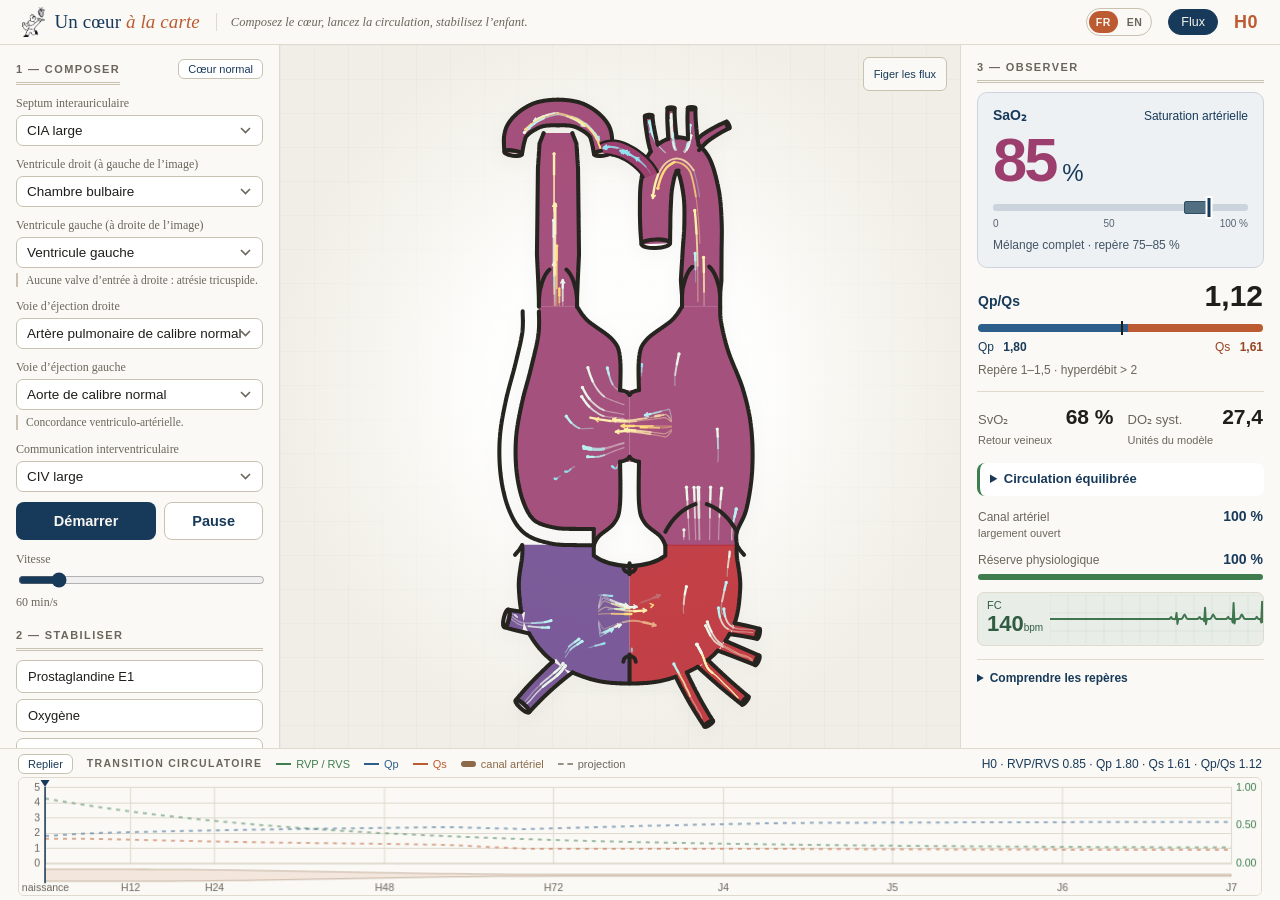
==== commit 39b6aceb: "Renforce la lisibilité des trajectoires en projection" ====
--- a/index.html
+++ b/index.html
@@ -6,7 +6,7 @@
 <title>Un cœur à la carte — simulateur de physiologie cardiaque congénitale</title>
 <link rel="alternate" hreflang="fr" href="./">
 <link rel="alternate" hreflang="en" href="en/">
-<link rel="stylesheet" href="css/vu.css?v=20261026-4">
+<link rel="stylesheet" href="css/vu.css?v=20261026-5">
 </head>
 <body>
 
@@ -18,7 +18,7 @@
   <p>Composez le cœur, lancez la circulation, stabilisez l’enfant.</p>
   <nav class="langue" aria-label="Langue">
     <span aria-current="page">FR</span>
-    <a href="en/index.html?v=20261026-4" hreflang="en" lang="en" title="English version">EN</a>
+    <a href="en/index.html?v=20261026-5" hreflang="en" lang="en" title="English version">EN</a>
   </nav>
   <button id="btn-flux" class="pilule on" aria-pressed="true"
           title="Afficher ou masquer les traceurs de débit">Flux</button>
@@ -96,15 +96,15 @@
   <canvas id="transition" width="1600" height="180"></canvas>
 </footer>
 
-<script src="js/i18n.js?v=20261026-4"></script>
-<script src="js/cartes.js?v=20261026-4"></script>
-<script src="js/anatomie.js?v=20261026-4"></script>
-<script src="js/model.js?v=20261026-4"></script>
-<script src="js/champ.js?v=20261026-4"></script>
-<script src="js/vitals.js?v=20261026-4"></script>
-<script src="js/render.js?v=20261026-4"></script>
-<script src="js/transition.js?v=20261026-4"></script>
-<script src="js/lecture.js?v=20261026-4"></script>
-<script src="js/main.js?v=20261026-4"></script>
+<script src="js/i18n.js?v=20261026-5"></script>
+<script src="js/cartes.js?v=20261026-5"></script>
+<script src="js/anatomie.js?v=20261026-5"></script>
+<script src="js/model.js?v=20261026-5"></script>
+<script src="js/champ.js?v=20261026-5"></script>
+<script src="js/vitals.js?v=20261026-5"></script>
+<script src="js/render.js?v=20261026-5"></script>
+<script src="js/transition.js?v=20261026-5"></script>
+<script src="js/lecture.js?v=20261026-5"></script>
+<script src="js/main.js?v=20261026-5"></script>
 </body>
 </html>
--- a/css/vu.css
+++ b/css/vu.css
@@ -200,27 +200,27 @@
 #coeur #fill [data-comp]{transition:opacity .2s linear}
 #coeur #flux{pointer-events:none}
 #coeur #canal-conduit{pointer-events:none}
-#coeur #canal-conduit .flux-queue{stroke-width:3}
-#coeur #canal-conduit .flux-corps{stroke-width:5}
-#coeur #canal-conduit .flux-crete{stroke-width:7}
-#coeur #canal-conduit .flux-tete{stroke-width:5}
+#coeur #canal-conduit .flux-queue{stroke-width:4}
+#coeur #canal-conduit .flux-corps{stroke-width:6}
+#coeur #canal-conduit .flux-crete{stroke-width:8}
+#coeur #canal-conduit .flux-tete{stroke-width:6}
 #coeur .flux-zone,#coeur .flux-streamlet{pointer-events:none}
 #coeur .flux-route{visibility:hidden;stroke:none}
 /* Trajectoires temporelles inspirées des visualisations IRM 4D flux.
    Cyan → or code la vitesse relative du modèle, sans unité clinique ;
    la saturation reste portée uniquement par l'aplat anatomique. */
-#coeur .flux-streamlet [data-vitesse="0"]{--flux-encre:#78d2e4}
-#coeur .flux-streamlet [data-vitesse="1"]{--flux-encre:#a8e8ed}
+#coeur .flux-streamlet [data-vitesse="0"]{--flux-encre:#92e3f0}
+#coeur .flux-streamlet [data-vitesse="1"]{--flux-encre:#b9f0f1}
 #coeur .flux-streamlet [data-vitesse="2"]{--flux-encre:#e9f6e9}
-#coeur .flux-streamlet [data-vitesse="3"]{--flux-encre:#ffe6a2}
-#coeur .flux-streamlet [data-vitesse="4"]{--flux-encre:#ffcb69}
+#coeur .flux-streamlet [data-vitesse="3"]{--flux-encre:#fff0ad}
+#coeur .flux-streamlet [data-vitesse="4"]{--flux-encre:#ffdb7b}
 #coeur .flux-streamlet path{fill:none;stroke:var(--flux-encre,#f8f3df);stroke-linecap:round;stroke-linejoin:round}
 #coeur .flux-grain{fill:var(--flux-encre,#f8f3df)}
-#coeur .flux-queue{stroke-width:4;opacity:.24}
-#coeur .flux-corps{stroke-width:6;opacity:.58}
-#coeur .flux-crete{stroke-width:8;opacity:.96}
-#coeur .flux-tete{stroke-width:5.5;opacity:.95}
-#coeur .flux-zone[data-jet="1"] .flux-crete{stroke-width:7}
+#coeur .flux-queue{stroke-width:5;opacity:.42}
+#coeur .flux-corps{stroke-width:8;opacity:.78}
+#coeur .flux-crete{stroke-width:10;opacity:1}
+#coeur .flux-tete{stroke-width:6.5;opacity:1}
+#coeur .flux-zone[data-jet="1"] .flux-crete{stroke-width:8}
 #coeur .flux-zone[data-mode="cavite-borgne"],
 #coeur .flux-zone[data-mode="oreillette-borgne"]{opacity:.35}
 
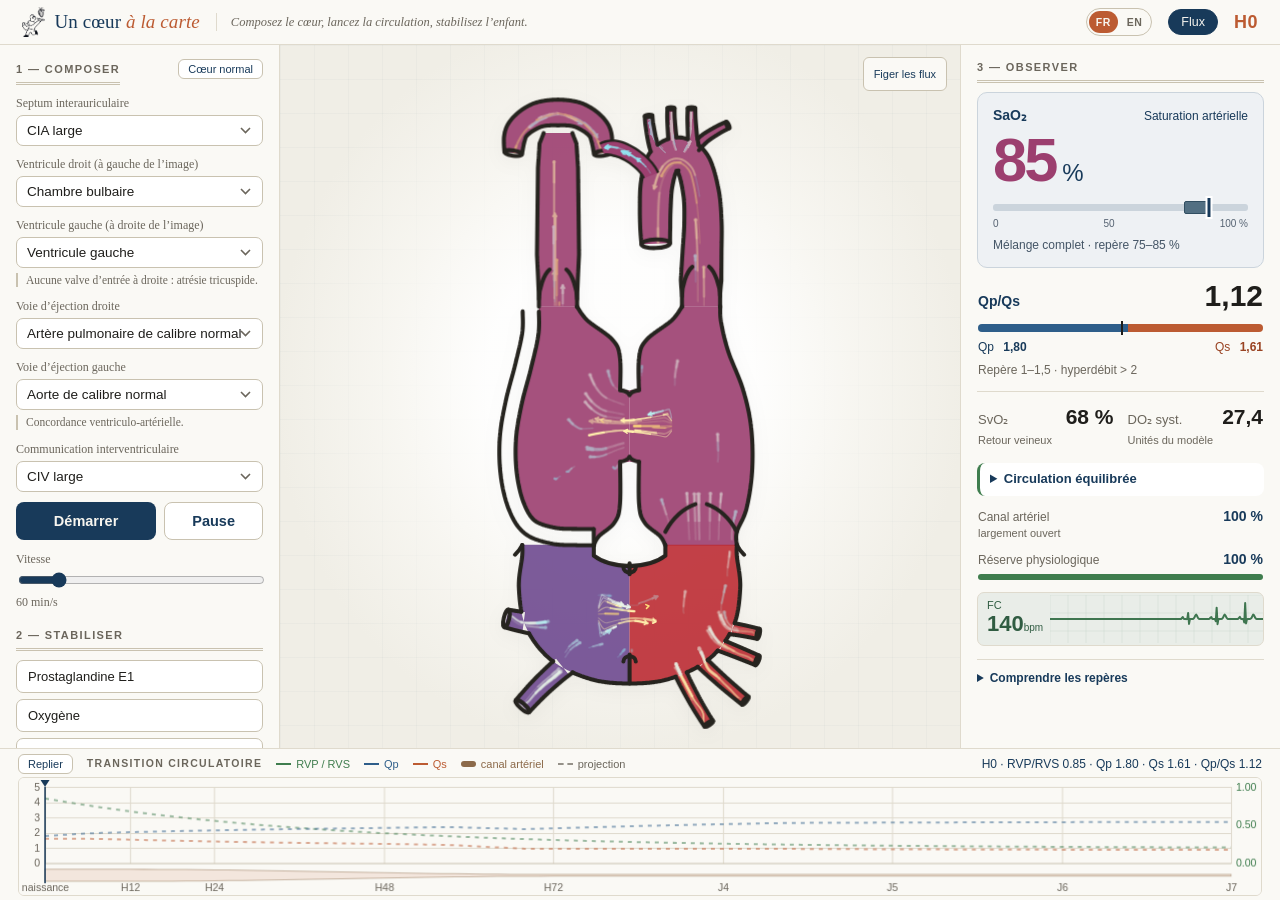
==== commit a2d5c368: "Relie les trajectoires de flux entre les cartes anatomiques" ====
--- a/index.html
+++ b/index.html
@@ -6,7 +6,7 @@
 <title>Un cœur à la carte — simulateur de physiologie cardiaque congénitale</title>
 <link rel="alternate" hreflang="fr" href="./">
 <link rel="alternate" hreflang="en" href="en/">
-<link rel="stylesheet" href="css/vu.css?v=20261026-5">
+<link rel="stylesheet" href="css/vu.css?v=20261026-6">
 </head>
 <body>
 
@@ -18,7 +18,7 @@
   <p>Composez le cœur, lancez la circulation, stabilisez l’enfant.</p>
   <nav class="langue" aria-label="Langue">
     <span aria-current="page">FR</span>
-    <a href="en/index.html?v=20261026-5" hreflang="en" lang="en" title="English version">EN</a>
+    <a href="en/index.html?v=20261026-6" hreflang="en" lang="en" title="English version">EN</a>
   </nav>
   <button id="btn-flux" class="pilule on" aria-pressed="true"
           title="Afficher ou masquer les traceurs de débit">Flux</button>
@@ -96,15 +96,16 @@
   <canvas id="transition" width="1600" height="180"></canvas>
 </footer>
 
-<script src="js/i18n.js?v=20261026-5"></script>
-<script src="js/cartes.js?v=20261026-5"></script>
-<script src="js/anatomie.js?v=20261026-5"></script>
-<script src="js/model.js?v=20261026-5"></script>
-<script src="js/champ.js?v=20261026-5"></script>
-<script src="js/vitals.js?v=20261026-5"></script>
-<script src="js/render.js?v=20261026-5"></script>
-<script src="js/transition.js?v=20261026-5"></script>
-<script src="js/lecture.js?v=20261026-5"></script>
-<script src="js/main.js?v=20261026-5"></script>
+<script src="js/i18n.js?v=20261026-6"></script>
+<script src="js/cartes.js?v=20261026-6"></script>
+<script src="js/anatomie.js?v=20261026-6"></script>
+<script src="js/model.js?v=20261026-6"></script>
+<script src="js/champ.js?v=20261026-6"></script>
+<script src="js/vitals.js?v=20261026-6"></script>
+<script src="js/render.js?v=20261026-6"></script>
+<script src="js/continu.js?v=20261026-6"></script>
+<script src="js/transition.js?v=20261026-6"></script>
+<script src="js/lecture.js?v=20261026-6"></script>
+<script src="js/main.js?v=20261026-6"></script>
 </body>
 </html>
--- a/css/vu.css
+++ b/css/vu.css
@@ -205,6 +205,13 @@
 #coeur #canal-conduit .flux-crete{stroke-width:8}
 #coeur #canal-conduit .flux-tete{stroke-width:6}
 #coeur .flux-zone,#coeur .flux-streamlet{pointer-events:none}
+#coeur .flux-zone{opacity:.58}
+#coeur .flux-zone[data-flux="canal"],#coeur .flux-zone[data-flux="shunt"],
+#coeur .flux-zone[data-flux="fbv"],#coeur .flux-zone[data-flux="cia"]{opacity:1}
+#coeur #flux-continu{pointer-events:none}
+#coeur #flux-continu .flux-queue{stroke-width:6;opacity:.46}
+#coeur #flux-continu .flux-corps{stroke-width:9;opacity:.8}
+#coeur #flux-continu .flux-crete{stroke-width:11}
 #coeur .flux-route{visibility:hidden;stroke:none}
 /* Trajectoires temporelles inspirées des visualisations IRM 4D flux.
    Cyan → or code la vitesse relative du modèle, sans unité clinique ;
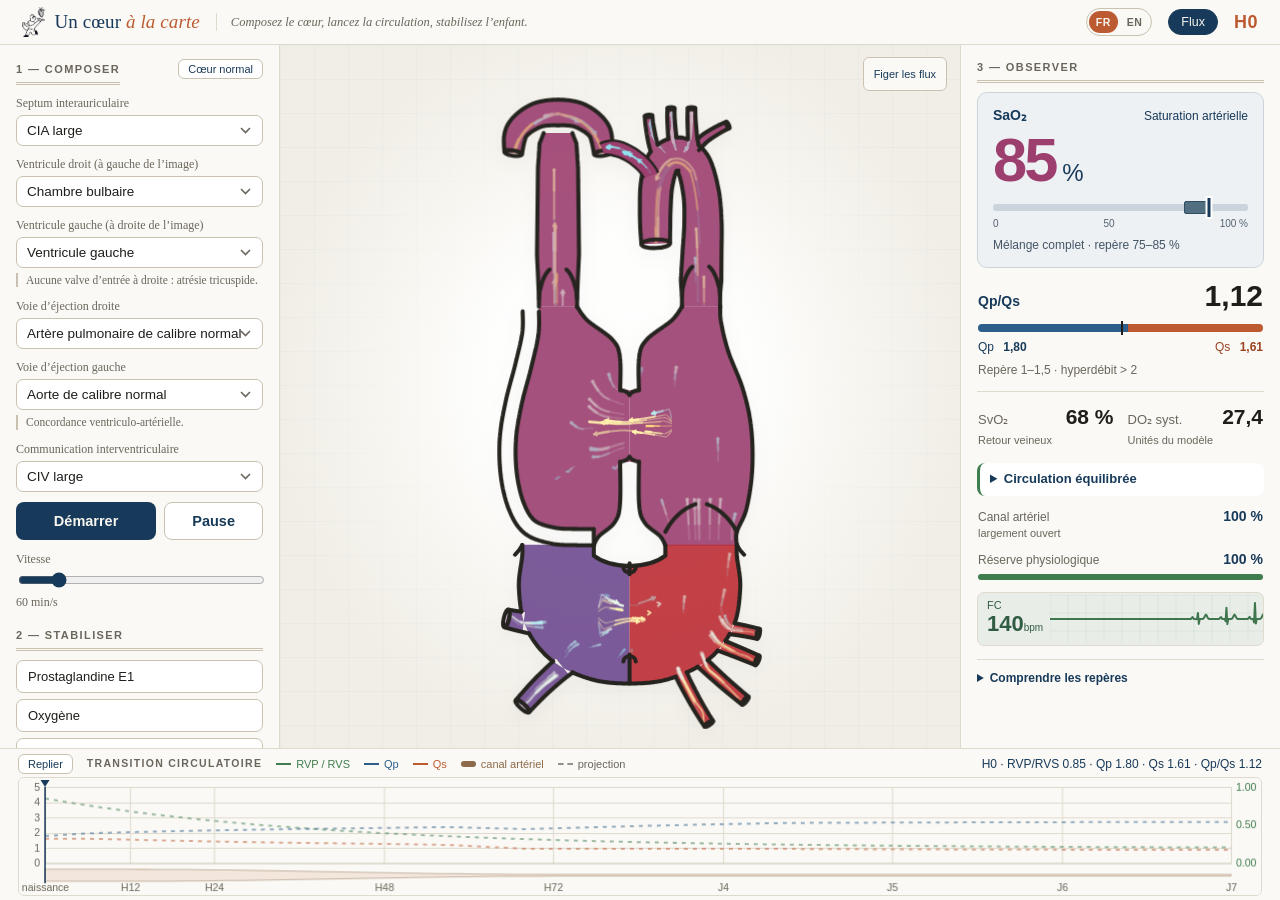
==== commit d8300306: "Raccorde les traceurs au plus près des communications" ====
--- a/index.html
+++ b/index.html
@@ -103,7 +103,7 @@
 <script src="js/champ.js?v=20261026-6"></script>
 <script src="js/vitals.js?v=20261026-6"></script>
 <script src="js/render.js?v=20261026-6"></script>
-<script src="js/continu.js?v=20261026-6"></script>
+<script src="js/continu.js?v=20261027-1"></script>
 <script src="js/transition.js?v=20261026-6"></script>
 <script src="js/lecture.js?v=20261026-6"></script>
 <script src="js/main.js?v=20261026-6"></script>
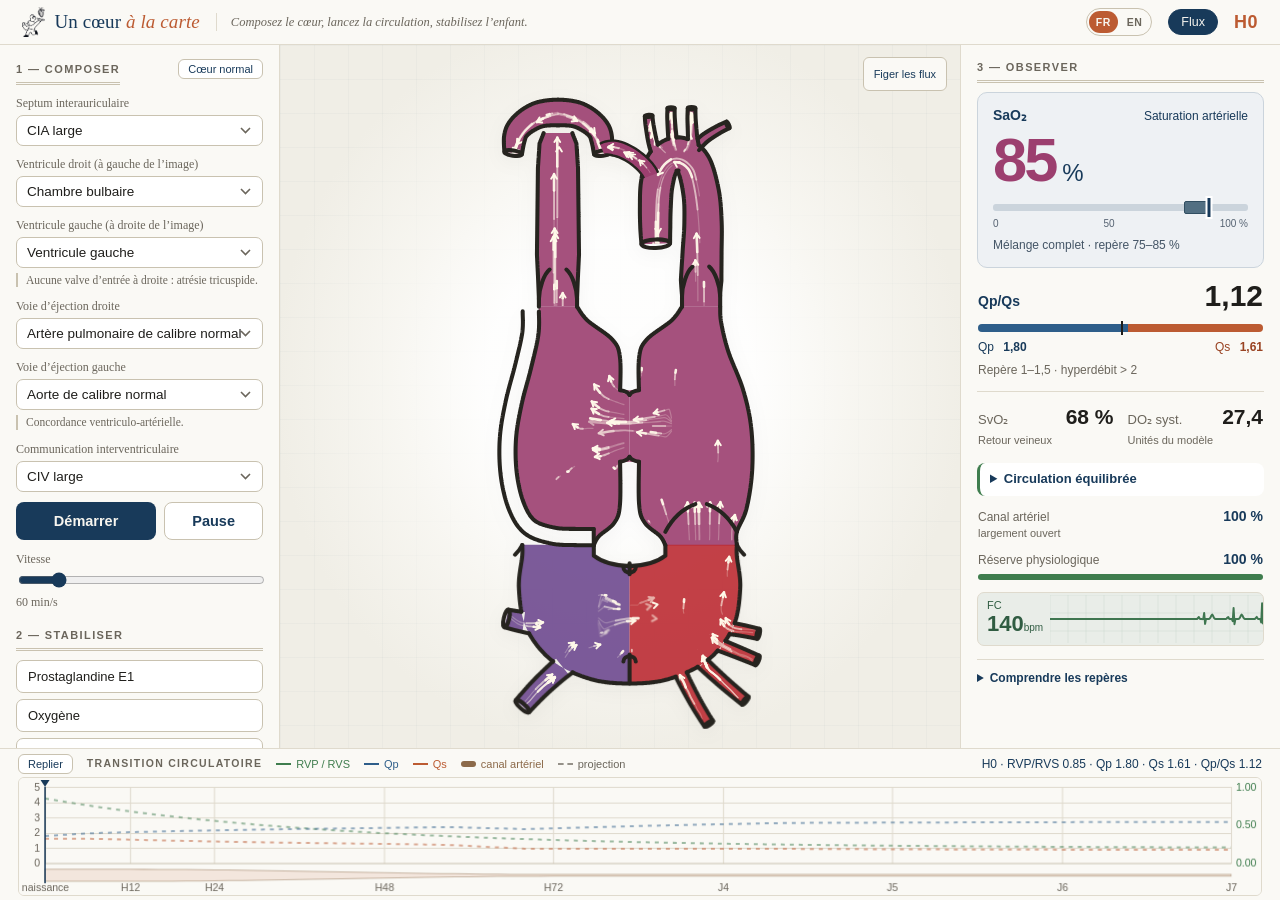
==== commit 1edd3be7: "Rétablit les flux publiés avec flèches blanches" ====
--- a/index.html
+++ b/index.html
@@ -6,7 +6,7 @@
 <title>Un cœur à la carte — simulateur de physiologie cardiaque congénitale</title>
 <link rel="alternate" hreflang="fr" href="./">
 <link rel="alternate" hreflang="en" href="en/">
-<link rel="stylesheet" href="css/vu.css?v=20261026-6">
+<link rel="stylesheet" href="css/vu.css?v=20261026-3">
 </head>
 <body>
 
@@ -18,7 +18,7 @@
   <p>Composez le cœur, lancez la circulation, stabilisez l’enfant.</p>
   <nav class="langue" aria-label="Langue">
     <span aria-current="page">FR</span>
-    <a href="en/index.html?v=20261026-6" hreflang="en" lang="en" title="English version">EN</a>
+    <a href="en/index.html?v=20261026-3" hreflang="en" lang="en" title="English version">EN</a>
   </nav>
   <button id="btn-flux" class="pilule on" aria-pressed="true"
           title="Afficher ou masquer les traceurs de débit">Flux</button>
@@ -52,7 +52,7 @@
     <button id="btn-mouvement" class="outil-scene" aria-pressed="false">Figer les flux</button>
     <div class="scene-corps">
       <svg id="coeur" viewBox="-50 -30 1220 2830" preserveAspectRatio="xMidYMid meet"
-           role="img" aria-label="Anatomie cardiaque assemblée, avec canal artériel et trajectoires colorées selon la vitesse relative des flux"></svg>
+           role="img" aria-label="Anatomie cardiaque assemblée, avec canal artériel et sens des flux"></svg>
     </div>
   </section>
 
@@ -96,16 +96,15 @@
   <canvas id="transition" width="1600" height="180"></canvas>
 </footer>
 
-<script src="js/i18n.js?v=20261026-6"></script>
-<script src="js/cartes.js?v=20261026-6"></script>
-<script src="js/anatomie.js?v=20261026-6"></script>
-<script src="js/model.js?v=20261026-6"></script>
-<script src="js/champ.js?v=20261026-6"></script>
-<script src="js/vitals.js?v=20261026-6"></script>
-<script src="js/render.js?v=20261026-6"></script>
-<script src="js/continu.js?v=20261027-1"></script>
-<script src="js/transition.js?v=20261026-6"></script>
-<script src="js/lecture.js?v=20261026-6"></script>
-<script src="js/main.js?v=20261026-6"></script>
+<script src="js/i18n.js?v=20261026-3"></script>
+<script src="js/cartes.js?v=20261026-3"></script>
+<script src="js/anatomie.js?v=20261026-3"></script>
+<script src="js/model.js?v=20261026-3"></script>
+<script src="js/champ.js?v=20261026-3"></script>
+<script src="js/vitals.js?v=20261026-3"></script>
+<script src="js/render.js?v=20261026-3"></script>
+<script src="js/transition.js?v=20261026-3"></script>
+<script src="js/lecture.js?v=20261026-3"></script>
+<script src="js/main.js?v=20261026-3"></script>
 </body>
 </html>
--- a/css/vu.css
+++ b/css/vu.css
@@ -202,31 +202,17 @@
 #coeur #canal-conduit{pointer-events:none}
 #coeur #canal-conduit .flux-queue{stroke-width:4}
 #coeur #canal-conduit .flux-corps{stroke-width:6}
-#coeur #canal-conduit .flux-crete{stroke-width:8}
-#coeur #canal-conduit .flux-tete{stroke-width:6}
+#coeur #canal-conduit .flux-crete{stroke-width:9}
+#coeur #canal-conduit .flux-tete{stroke-width:7}
 #coeur .flux-zone,#coeur .flux-streamlet{pointer-events:none}
-#coeur .flux-zone{opacity:.58}
-#coeur .flux-zone[data-flux="canal"],#coeur .flux-zone[data-flux="shunt"],
-#coeur .flux-zone[data-flux="fbv"],#coeur .flux-zone[data-flux="cia"]{opacity:1}
-#coeur #flux-continu{pointer-events:none}
-#coeur #flux-continu .flux-queue{stroke-width:6;opacity:.46}
-#coeur #flux-continu .flux-corps{stroke-width:9;opacity:.8}
-#coeur #flux-continu .flux-crete{stroke-width:11}
 #coeur .flux-route{visibility:hidden;stroke:none}
-/* Trajectoires temporelles inspirées des visualisations IRM 4D flux.
-   Cyan → or code la vitesse relative du modèle, sans unité clinique ;
-   la saturation reste portée uniquement par l'aplat anatomique. */
-#coeur .flux-streamlet [data-vitesse="0"]{--flux-encre:#92e3f0}
-#coeur .flux-streamlet [data-vitesse="1"]{--flux-encre:#b9f0f1}
-#coeur .flux-streamlet [data-vitesse="2"]{--flux-encre:#e9f6e9}
-#coeur .flux-streamlet [data-vitesse="3"]{--flux-encre:#fff0ad}
-#coeur .flux-streamlet [data-vitesse="4"]{--flux-encre:#ffdb7b}
-#coeur .flux-streamlet path{fill:none;stroke:var(--flux-encre,#f8f3df);stroke-linecap:round;stroke-linejoin:round}
-#coeur .flux-grain{fill:var(--flux-encre,#f8f3df)}
-#coeur .flux-queue{stroke-width:5;opacity:.42}
-#coeur .flux-corps{stroke-width:8;opacity:.78}
-#coeur .flux-crete{stroke-width:10;opacity:1}
-#coeur .flux-tete{stroke-width:6.5;opacity:1}
+/* Filets clairs, tête en chevron et queue effilée : une seule convention
+   visuelle pour les vaisseaux, les cavités et les futurs conduits. */
+#coeur .flux-streamlet path{fill:none;stroke:#fff9e9;stroke-linecap:round;stroke-linejoin:round}
+#coeur .flux-queue{stroke-width:5;opacity:.25}
+#coeur .flux-corps{stroke-width:8;opacity:.60}
+#coeur .flux-crete{stroke-width:11;opacity:.95}
+#coeur .flux-tete{stroke-width:8;opacity:1}
 #coeur .flux-zone[data-jet="1"] .flux-crete{stroke-width:8}
 #coeur .flux-zone[data-mode="cavite-borgne"],
 #coeur .flux-zone[data-mode="oreillette-borgne"]{opacity:.35}
